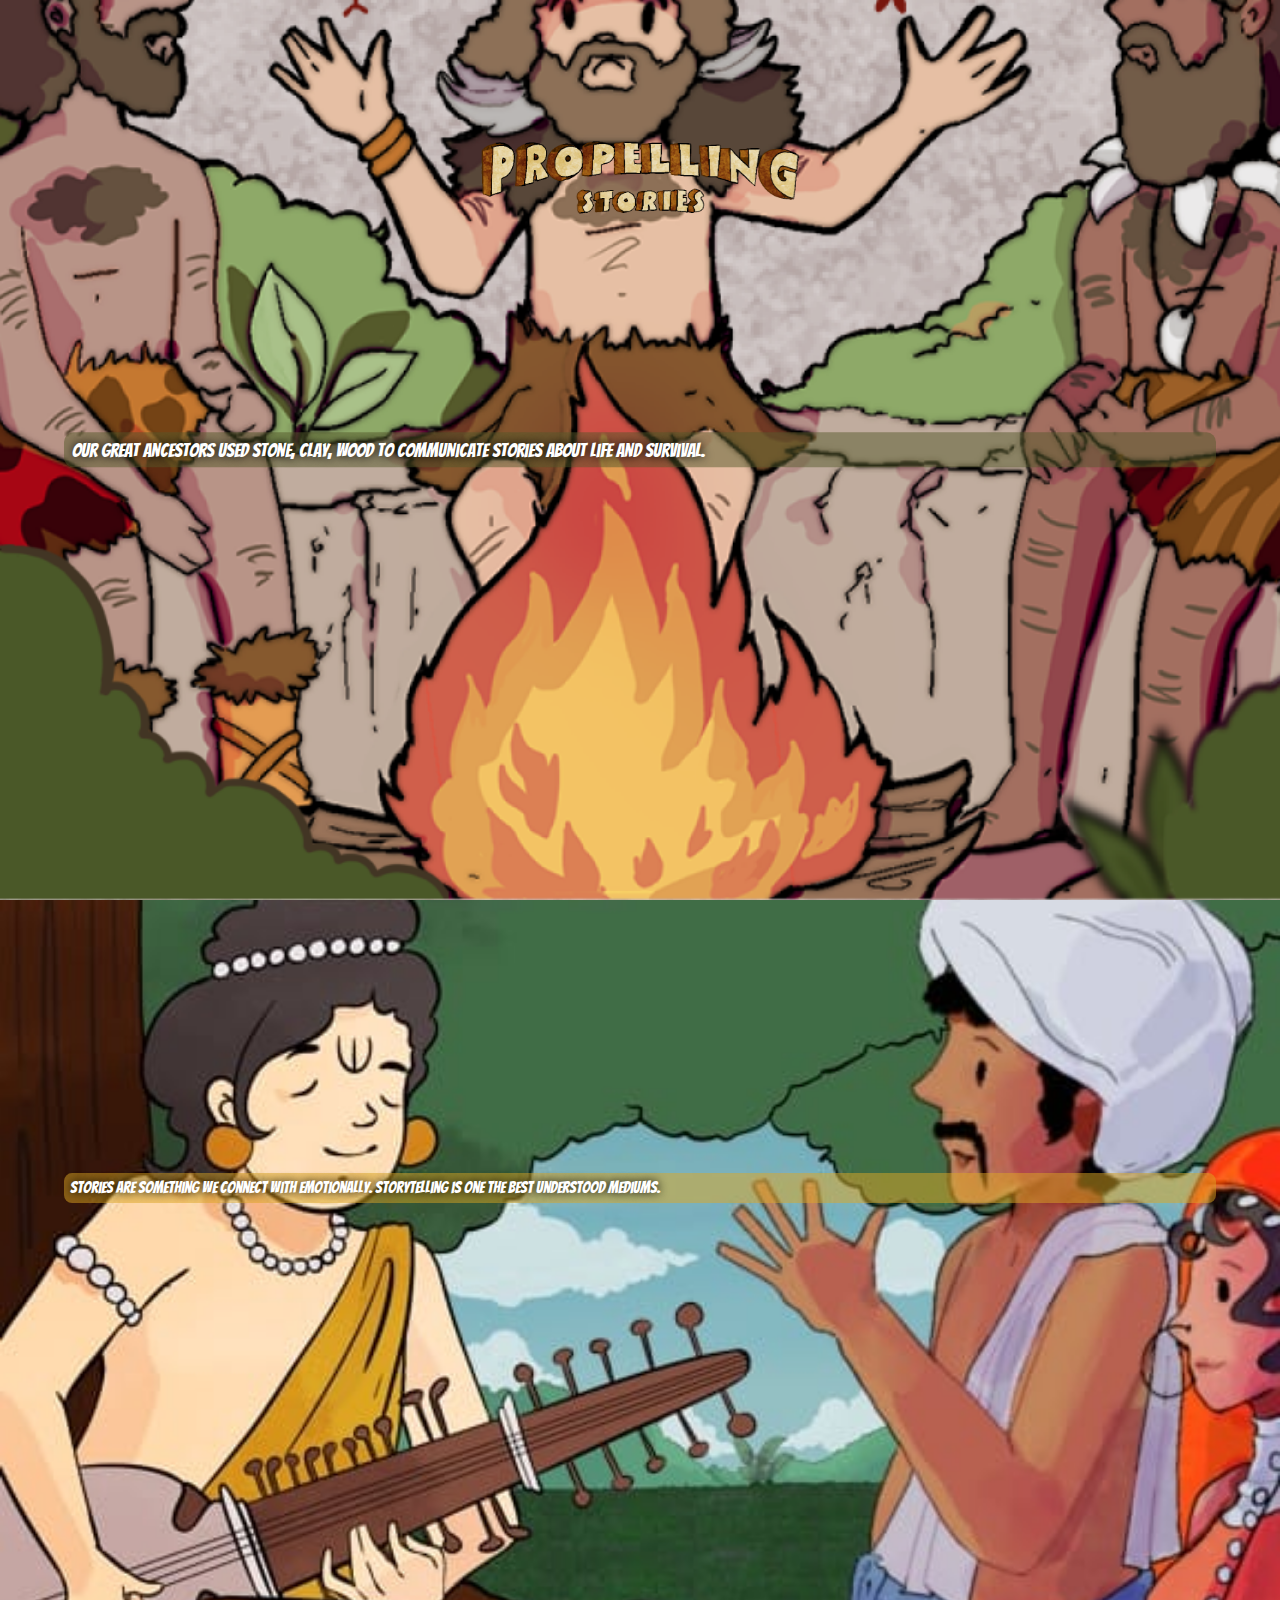
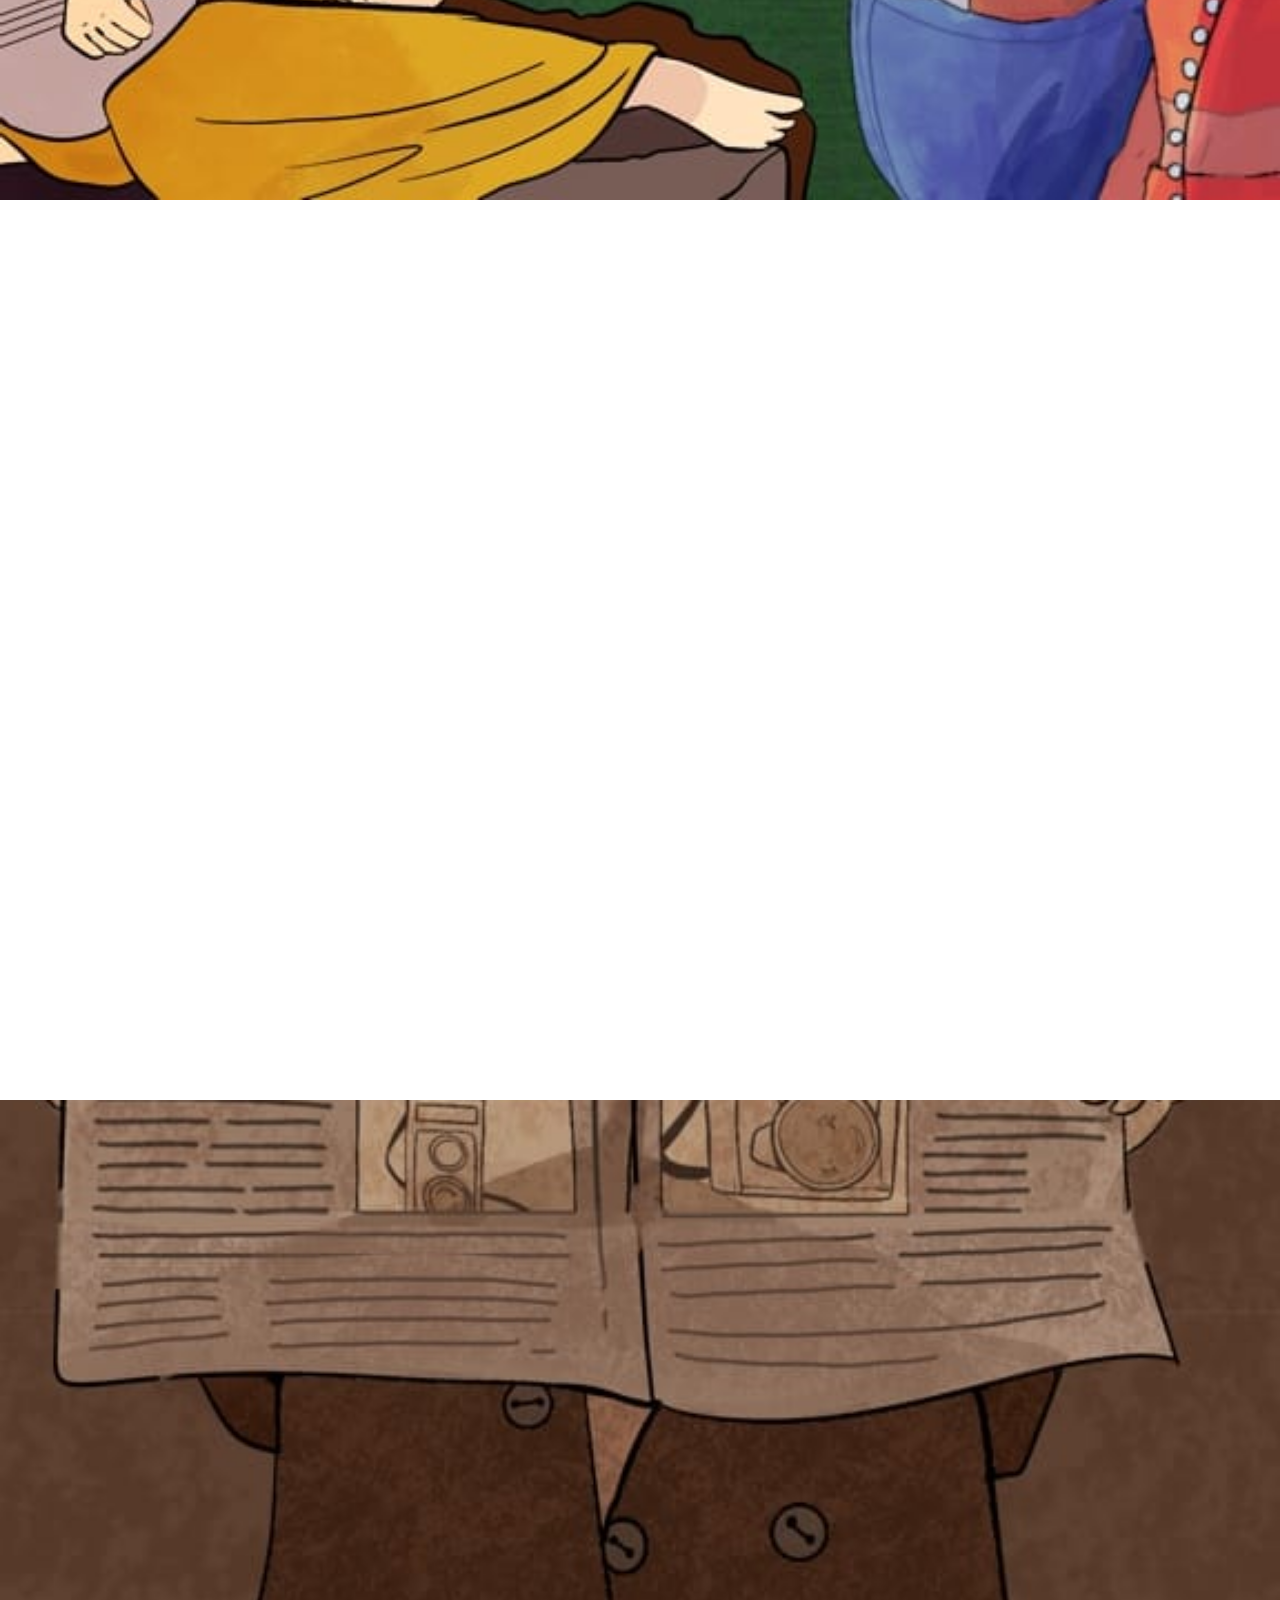
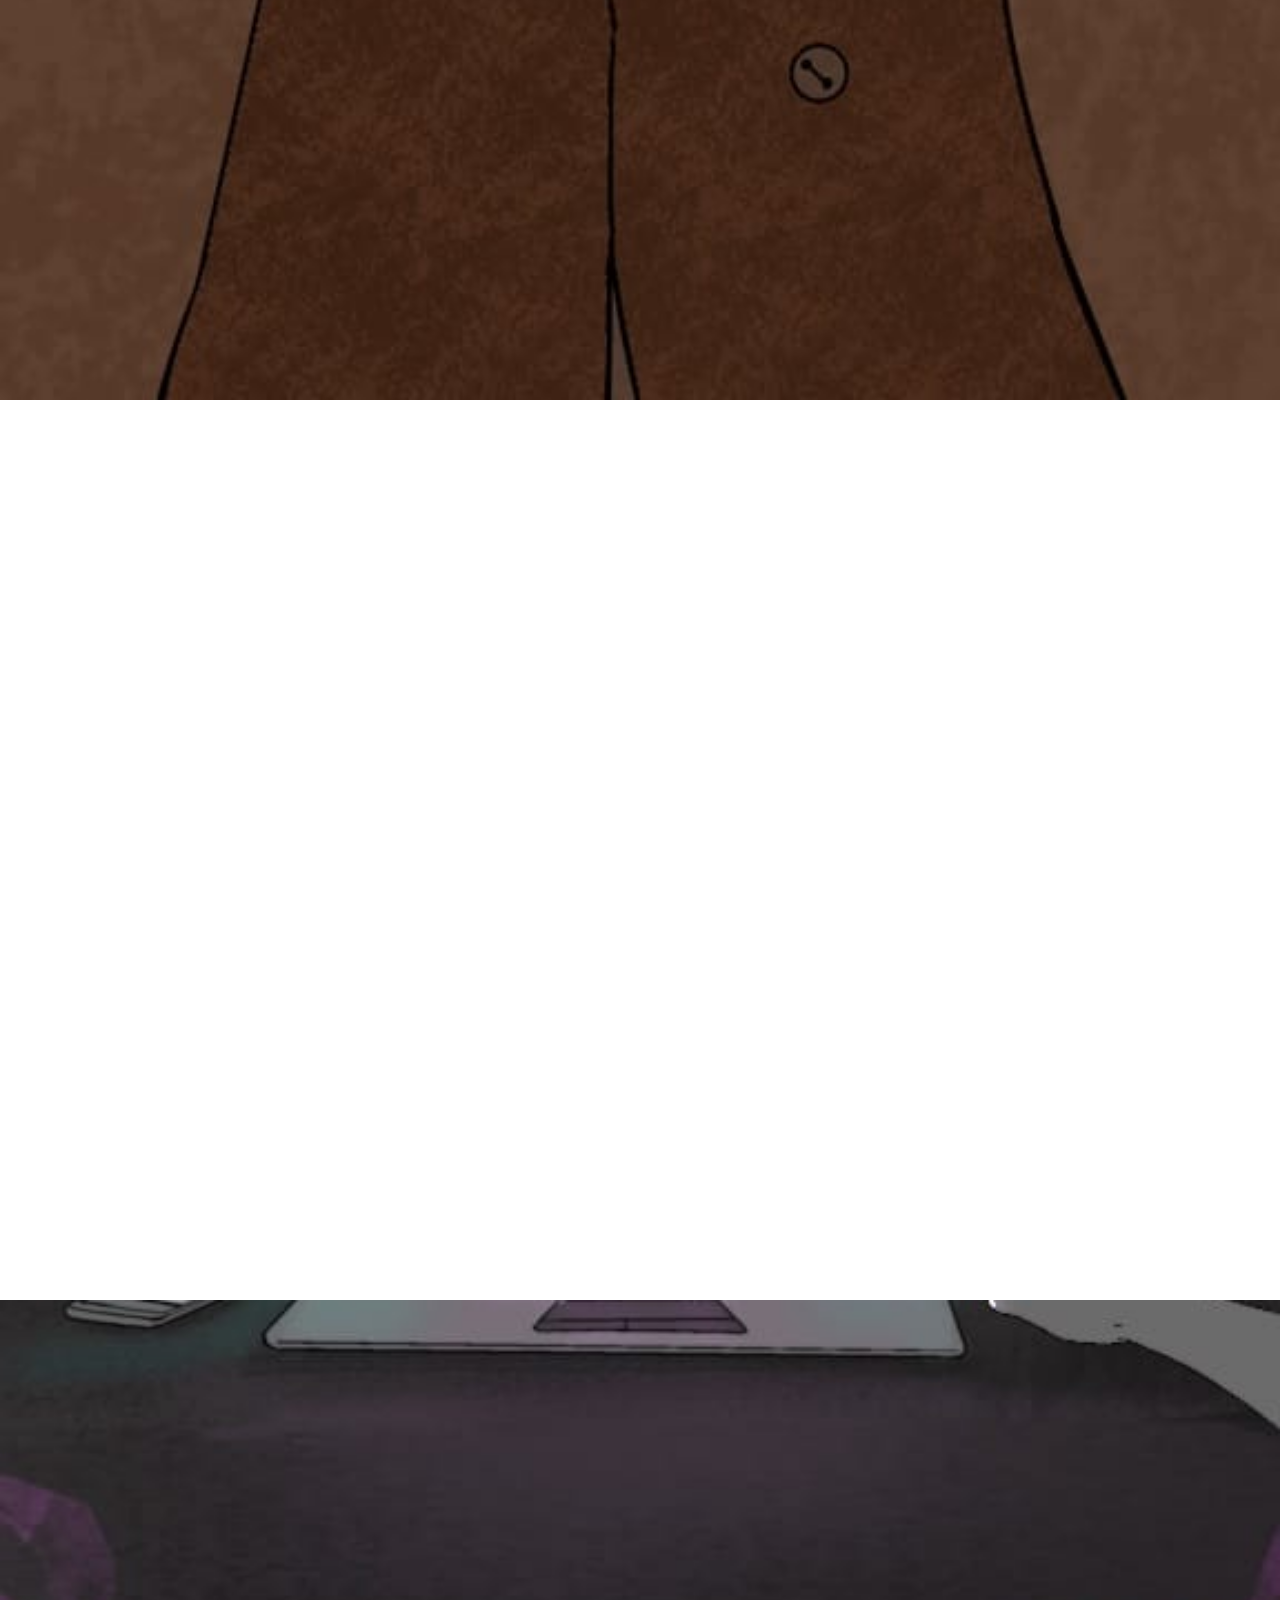
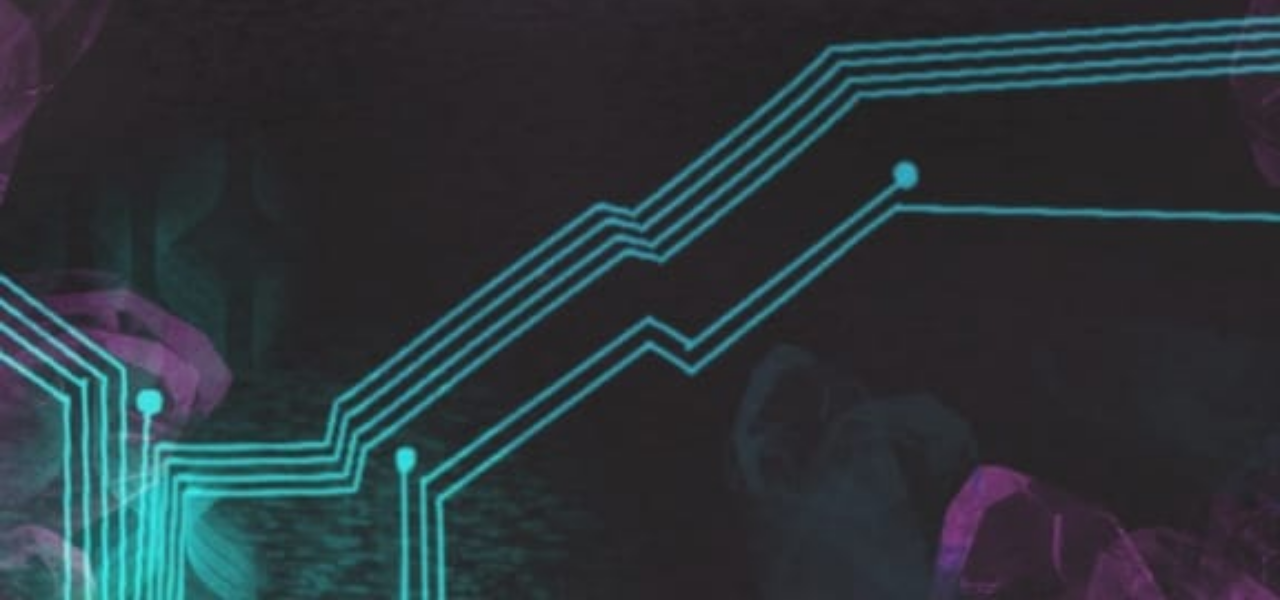
==== index.html @ 958fa8f5 "new" ====
<!DOCTYPE html>
<html lang="en">
  <head>
    <meta charset="UTF-8" />
    <meta http-equiv="X-UA-Compatible" content="IE=edge" />
    <meta name="viewport" content="width=device-width, initial-scale=1.0" />
    <title>Document</title>
    <style>
      @import url('https://fonts.googleapis.com/css2?family=Bangers&display=swap');


      * {
        margin: 0;
        padding: 0;
        box-sizing: border-box;
      }      
      .container {
          transform-style: preserve-3d;
          perspective: 100px;
          position: absolute;
          top: 20%;
          left: 50%;
          transform: translate(-50%, -50%);
        }

      .title {
        width: 20em;
        /* transform: rotateY(45deg);
	      animation: rotateAnimation 50s linear infinite; */
      }

      @keyframes rotateAnimation {
        from {transform: rotateY(110deg);}
        to {transform: rotateY(125deg);}
      }
      .first {
        background: url(caveman.png);
        background-repeat: no-repeat;
        background-size: cover;
        background-position: bottom;
        background-attachment: fixed;
        height: 100vh;
        width: 100vw;
        opacity: 1;
        color: #fff;
      }
      .second {
        background: url(village.jpeg);
        background-repeat: no-repeat;
        background-size: cover;
        background-position: bottom;
        height: 100vh;
        width: 100vw;
      }
      .third {
        background: url(dance.jpeg);
        background-repeat: no-repeat;
        background-size: cover;
        background-position: bottom;
        background-attachment: fixed;
        height: 100vh;
        width: 100vw;
      }
      .fourth {
        background: url(newspaper.jpeg);
        background-repeat: no-repeat;
        background-size: cover;
        background-position: bottom;
        height: 100vh;
        width: 100vw;
      }
      .fifth {
        background: url(television.jpeg);
        background-repeat: no-repeat;
        background-size: cover;
        background-position: bottom;
        background-attachment: fixed;
        height: 100vh;
        width: 100vw;
      }
      .sixth {
        background: url(computer.jpeg);
        background-repeat: no-repeat;
        background-size: cover;
        background-position: bottom;
        height: 100vh;
        width: 100vw;
      }
      .firsttext{
        position: absolute;
        top: 50%;
        left: 50%;
        transform: translate(-50%, -50%);
        color: #fff;
        font-size: 1.2em;
        font-family: 'Bangers', cursive;
        text-align: justify;
        width: 90%;
        /* background-color: rgba(128,62,15,0.5); */
        background-color: rgba(85,90,43,0.5);
        padding: 0.4em;
        border-radius: 0.5em;
        text-shadow: 0 0 10px #000;
      }
      .secondtext{
        position: absolute;
        top: 132vh;
        left: 50%;
        transform: translate(-50%, -50%);
        color: #fff;
        font-size: 1em;
        font-family: 'Bangers', cursive;
        text-align: justify;
        width: 90%;
        background-color: rgba(221,167,35,0.5);
        padding: 0.4em;
        border-radius: 0.5em;
        text-shadow: 0 0 10px #000;
      }
    </style>
  </head>
  <body>
    <div  class="first">
      <p class="firsttext">
        Our Great ancestors used stone, clay, wood to communicate stories about Life and survival.
      </p>
    </div>
    <div class="container">
    <img class="title" src="/title.PNG" alt="">
    </div>
    <div  class="second">
      <p class="secondtext">
        Stories are something we connect with emotionally.
        Storytelling is one the best understood mediums.
      </p>
    </div>
    <div  class="third"></div>
    <div  class="fourth"></div>
    <div  class="fifth"></div>
    <div  class="sixth"></div>

    <script src="https://cdnjs.cloudflare.com/ajax/libs/jquery/3.5.1/jquery.min.js"></script>
    <script>
      $(window).scroll(function () {
        $(".firsttext").css("opacity", 1 - $(window).scrollTop() / 500);
      });

      $(window).scroll(function () {
        $(".secondtext").css("opacity", 1 - $(window).scrollTop() / 1700);
      });

      let title = document.querySelector(".title");

      window.addEventListener("scroll", () => {
        var top = window.pageYOffset / 30;
        title.style.transform = 
          'rotate3d(0,1,0, ' + top + 'deg)';
      });
    </script>
  </body>
</html>
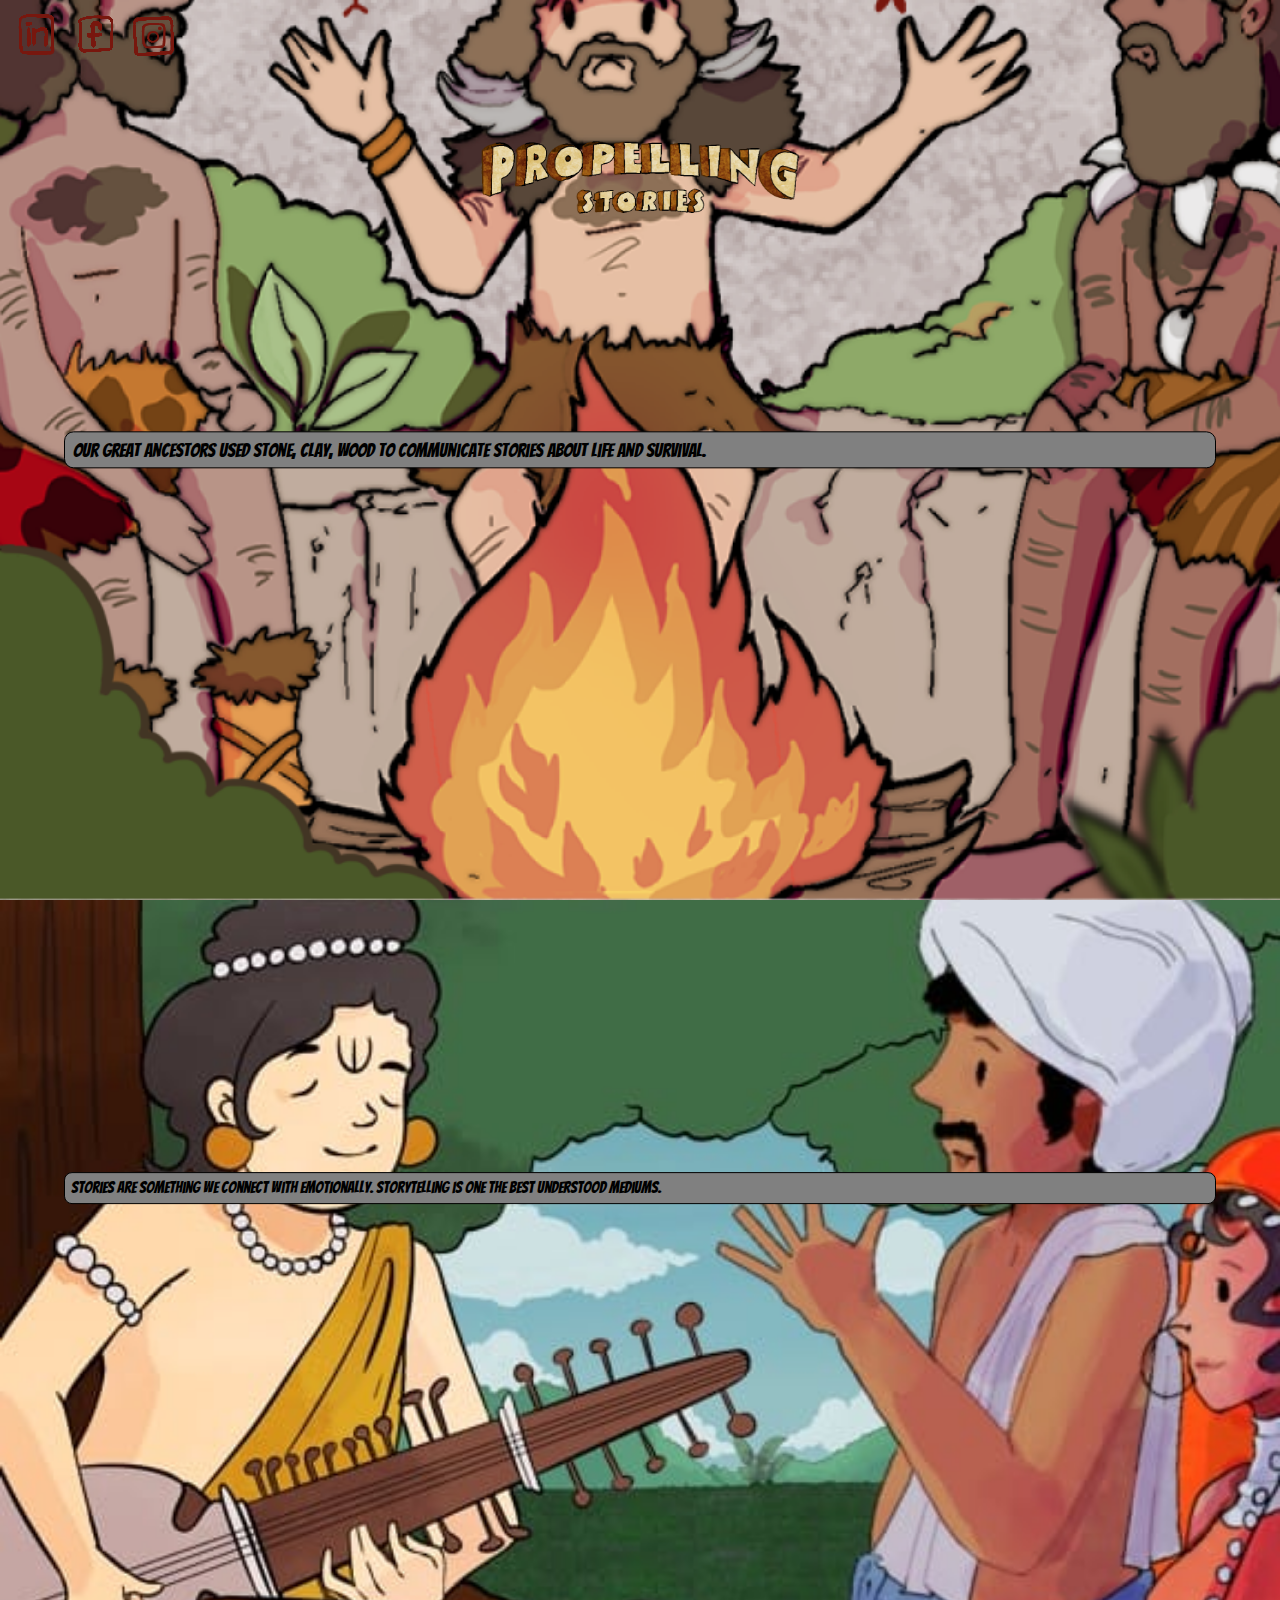
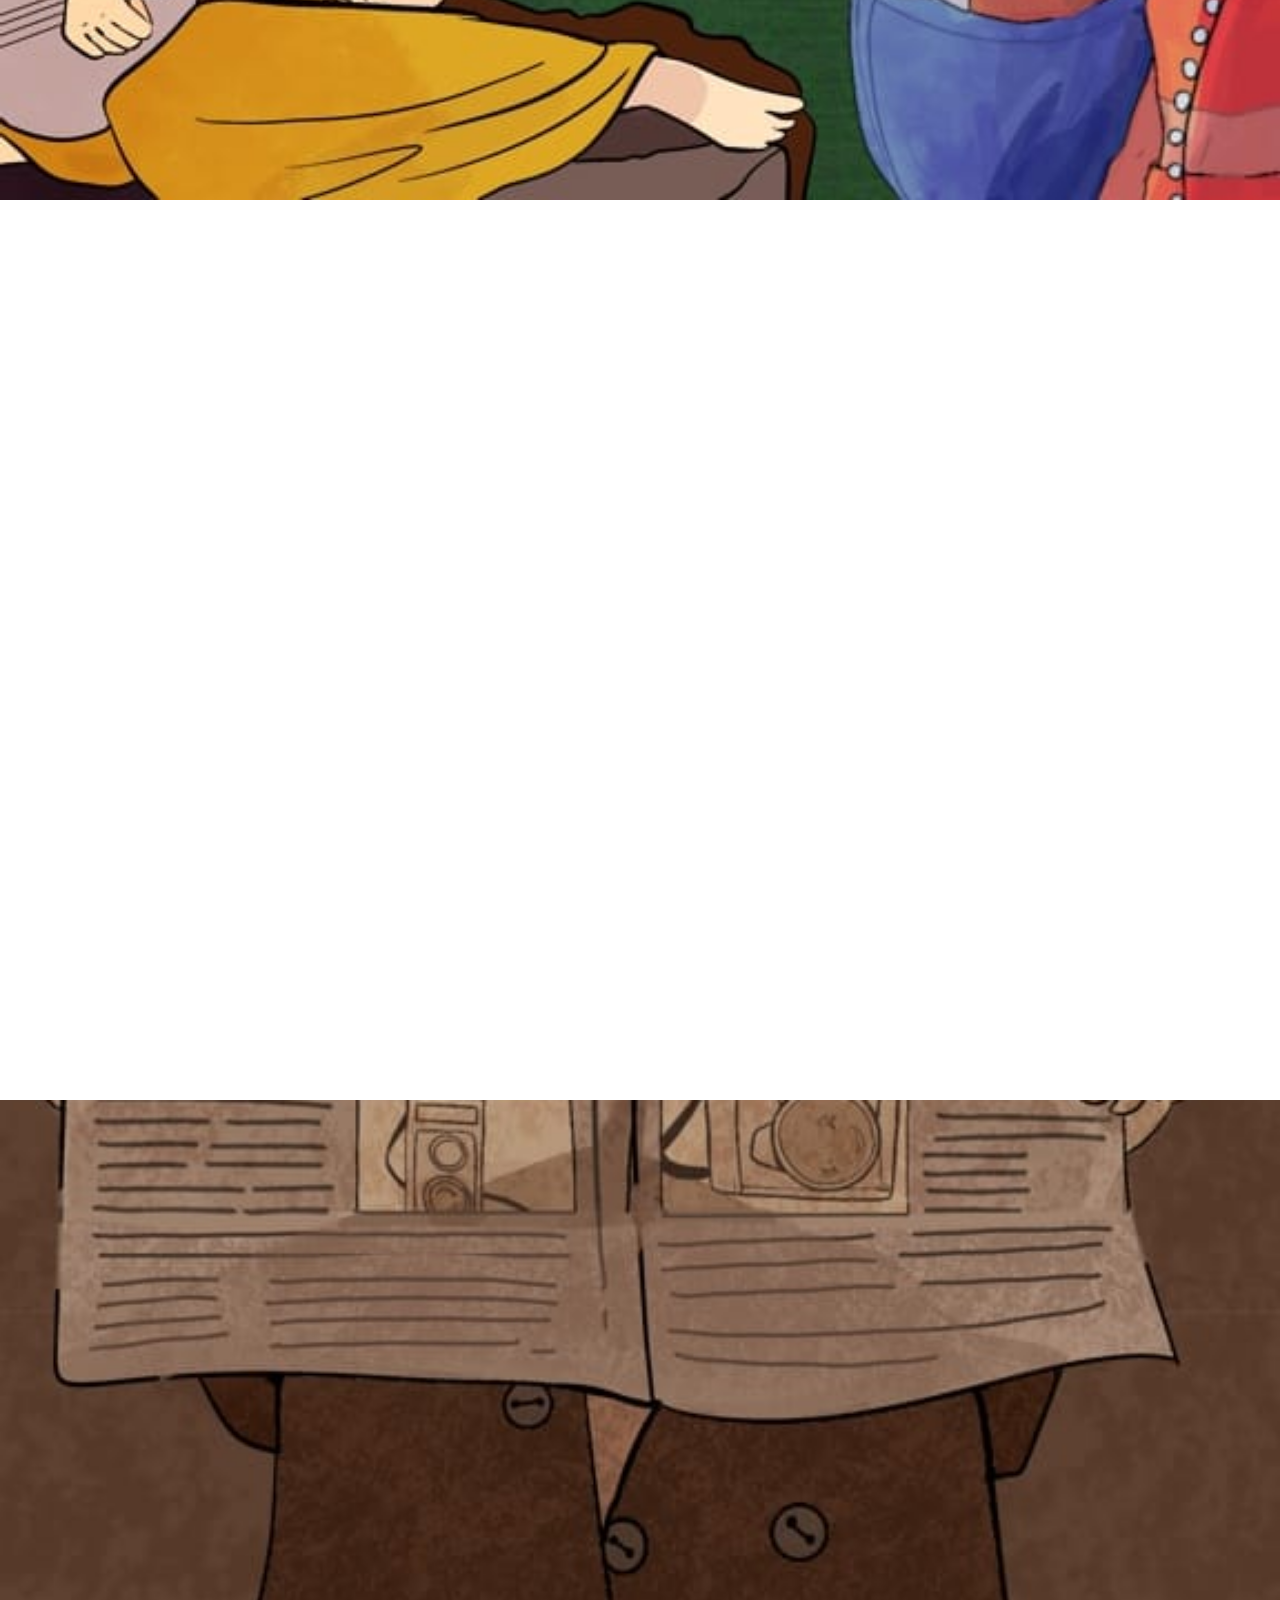
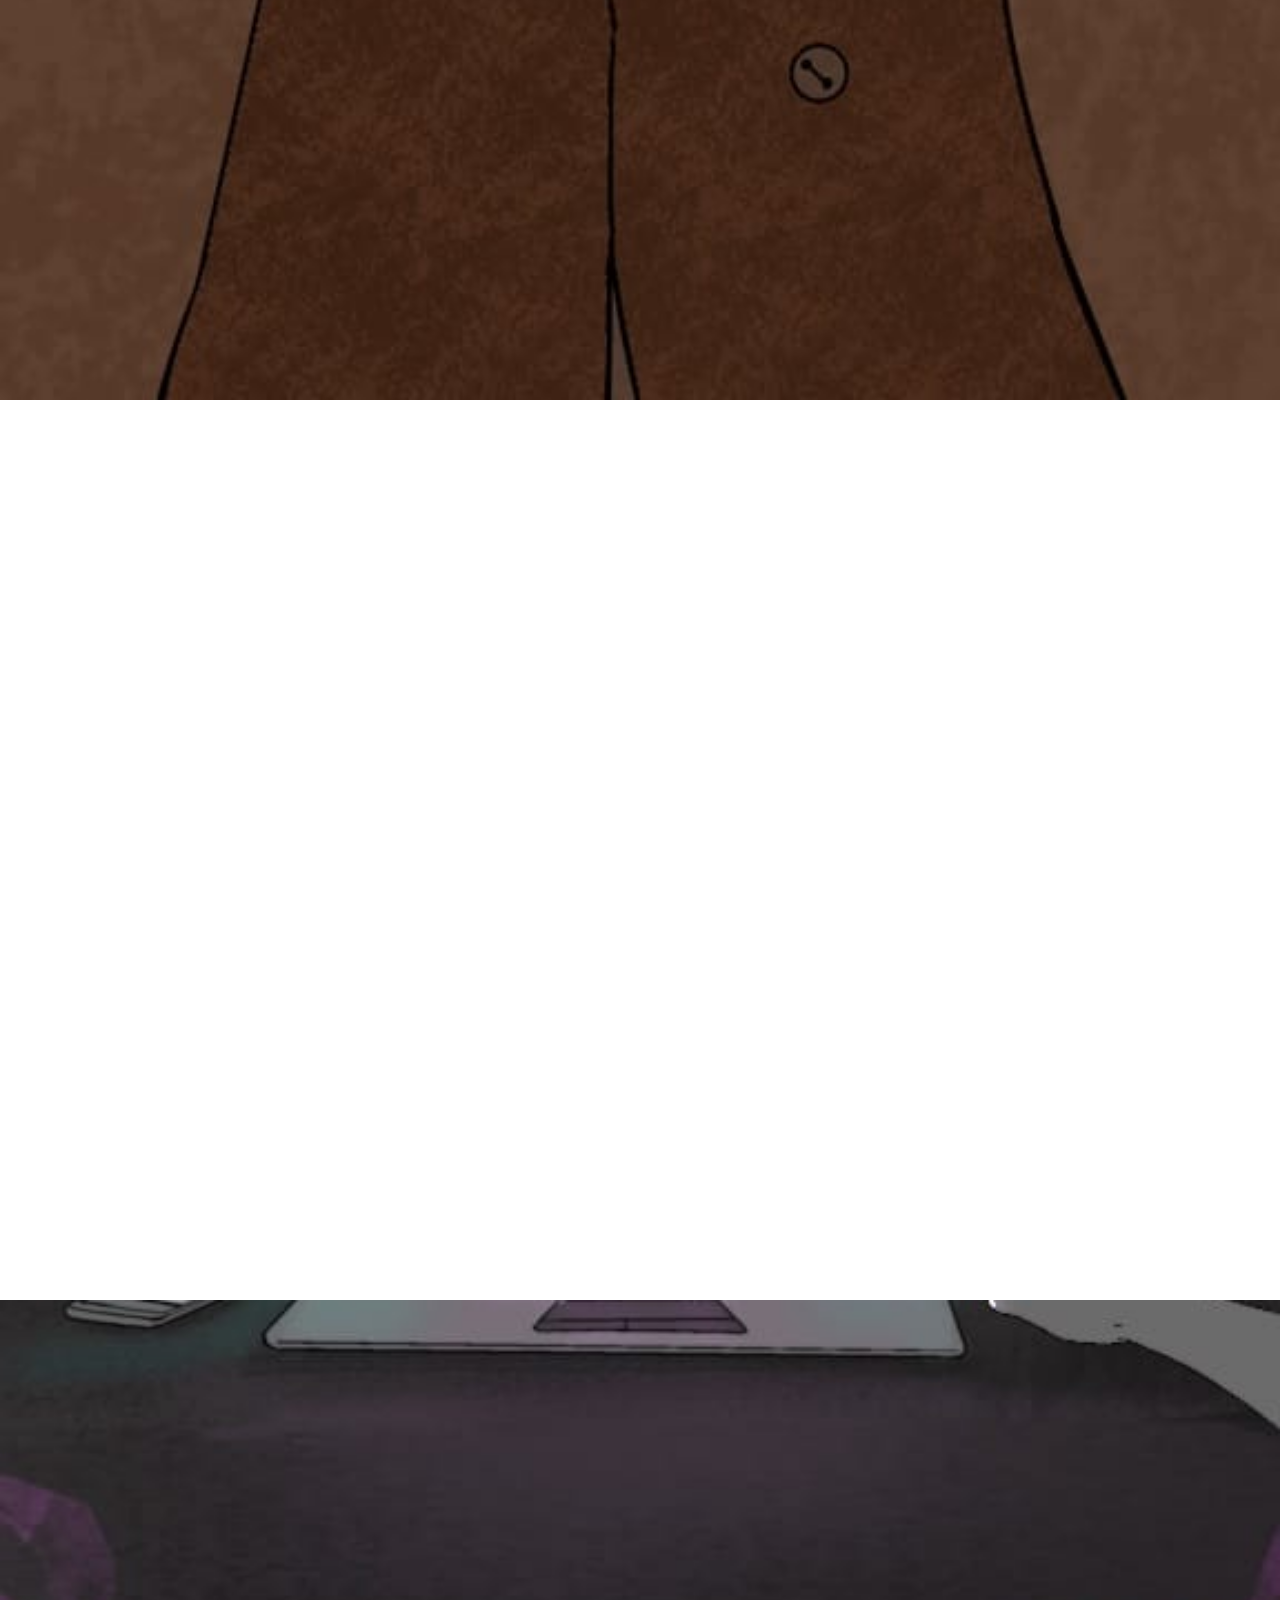
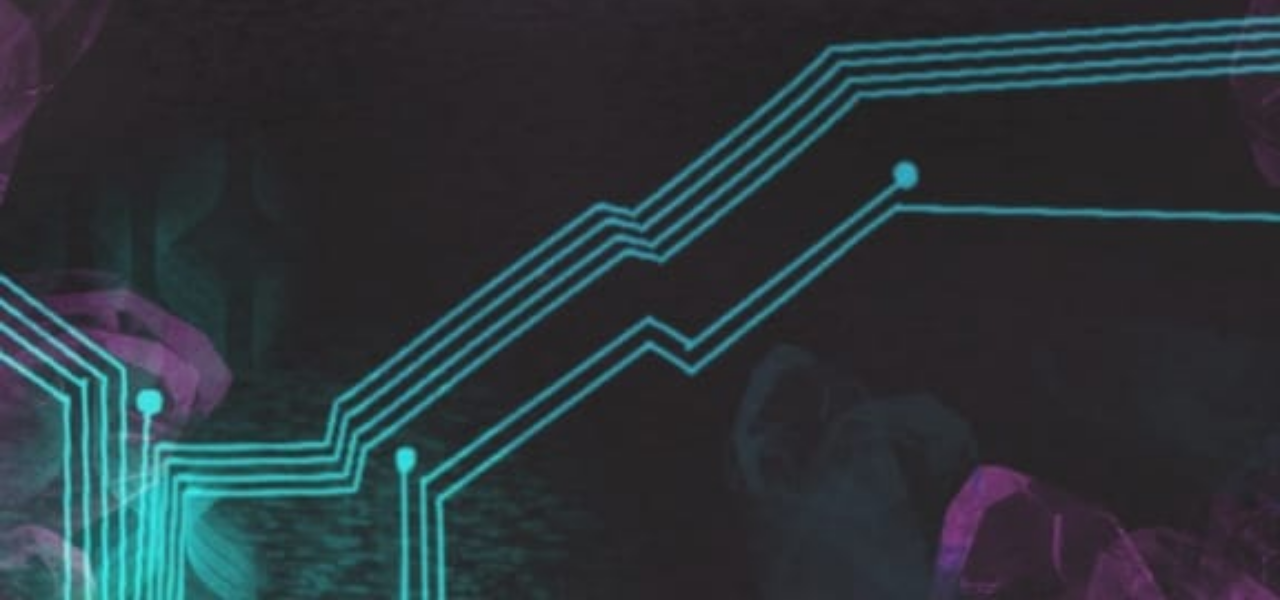
==== commit d27d31f0: "sa" ====
--- a/index.html
+++ b/index.html
@@ -6,32 +6,36 @@
     <meta name="viewport" content="width=device-width, initial-scale=1.0" />
     <title>Document</title>
     <style>
-      @import url('https://fonts.googleapis.com/css2?family=Bangers&display=swap');
-
-
+      @import url("https://fonts.googleapis.com/css2?family=Bangers&display=swap");
       * {
         margin: 0;
         padding: 0;
         box-sizing: border-box;
-      }      
+      }
+      .icons{
+        padding: 0.5em;
+        
+      }
       .container {
-          transform-style: preserve-3d;
-          perspective: 100px;
-          position: absolute;
-          top: 20%;
-          left: 50%;
-          transform: translate(-50%, -50%);
-        }
+        transform-style: preserve-3d;
+        perspective: 100px;
+        position: absolute;
+        top: 20%;
+        left: 50%;
+        transform: translate(-50%, -50%);
+      }
 
       .title {
         width: 20em;
-        /* transform: rotateY(45deg);
-	      animation: rotateAnimation 50s linear infinite; */
       }
 
       @keyframes rotateAnimation {
-        from {transform: rotateY(110deg);}
-        to {transform: rotateY(125deg);}
+        from {
+          transform: rotateY(110deg);
+        }
+        to {
+          transform: rotateY(125deg);
+        }
       }
       .first {
         background: url(caveman.png);
@@ -86,76 +90,86 @@
         height: 100vh;
         width: 100vw;
       }
-      .firsttext{
+      .firsttext {
         position: absolute;
         top: 50%;
         left: 50%;
         transform: translate(-50%, -50%);
         color: #fff;
         font-size: 1.2em;
-        font-family: 'Bangers', cursive;
+        font-family: "Bangers", cursive;
         text-align: justify;
         width: 90%;
-        /* background-color: rgba(128,62,15,0.5); */
-        background-color: rgba(85,90,43,0.5);
+        background-color: gray;
+        border: 1px solid black;
         padding: 0.4em;
         border-radius: 0.5em;
-        text-shadow: 0 0 10px #000;
+        color: black;
       }
-      .secondtext{
+      .secondtext {
         position: absolute;
         top: 132vh;
         left: 50%;
         transform: translate(-50%, -50%);
         color: #fff;
         font-size: 1em;
-        font-family: 'Bangers', cursive;
+        font-family: "Bangers", cursive;
         text-align: justify;
         width: 90%;
-        background-color: rgba(221,167,35,0.5);
         padding: 0.4em;
         border-radius: 0.5em;
-        text-shadow: 0 0 10px #000;
+        background-color: gray;
+        border: 1px solid black;
+        padding: 0.4em;
+        border-radius: 0.5em;
+        color: black;
       }
     </style>
   </head>
   <body>
-    <div  class="first">
+    <div class="first">
+      <div class="icons">
+        <img src="/linkedin.png" alt="">
+        <img src="/facebook.png" alt="">
+        <img src="/instagram.png" alt="">
+      </div>
+      <div class="container">
+        <img class="title" src="/title.jpeg" alt="" />
+      </div>
       <p class="firsttext">
-        Our Great ancestors used stone, clay, wood to communicate stories about Life and survival.
+        Our Great ancestors used stone, clay, wood to communicate stories about
+        Life and survival.
       </p>
     </div>
-    <div class="container">
-    <img class="title" src="/title.PNG" alt="">
-    </div>
-    <div  class="second">
+
+    <div class="second">
       <p class="secondtext">
-        Stories are something we connect with emotionally.
-        Storytelling is one the best understood mediums.
+        Stories are something we connect with emotionally. Storytelling is one
+        the best understood mediums.
       </p>
     </div>
-    <div  class="third"></div>
-    <div  class="fourth"></div>
-    <div  class="fifth"></div>
-    <div  class="sixth"></div>
+    <div class="third"></div>
+    <div class="fourth"></div>
+    <div class="fifth"></div>
+    <div class="sixth"></div>
 
-    <script src="https://cdnjs.cloudflare.com/ajax/libs/jquery/3.5.1/jquery.min.js"></script>
+    <script type="text/javascript" src="/cdn.js"></script>
     <script>
       $(window).scroll(function () {
         $(".firsttext").css("opacity", 1 - $(window).scrollTop() / 500);
       });
 
       $(window).scroll(function () {
-        $(".secondtext").css("opacity", 1 - $(window).scrollTop() / 1700);
+        $(".secondtext").css("opacity", 1 - $(window).scrollTop() / 2000);
       });
 
       let title = document.querySelector(".title");
 
       window.addEventListener("scroll", () => {
         var top = window.pageYOffset / 30;
-        title.style.transform = 
-          'rotate3d(0,1,0, ' + top + 'deg)';
+        title.style.transform = "rotate3d(0,1,0, " + top + "deg)";
       });
     </script>
   </body>
 </html>
+
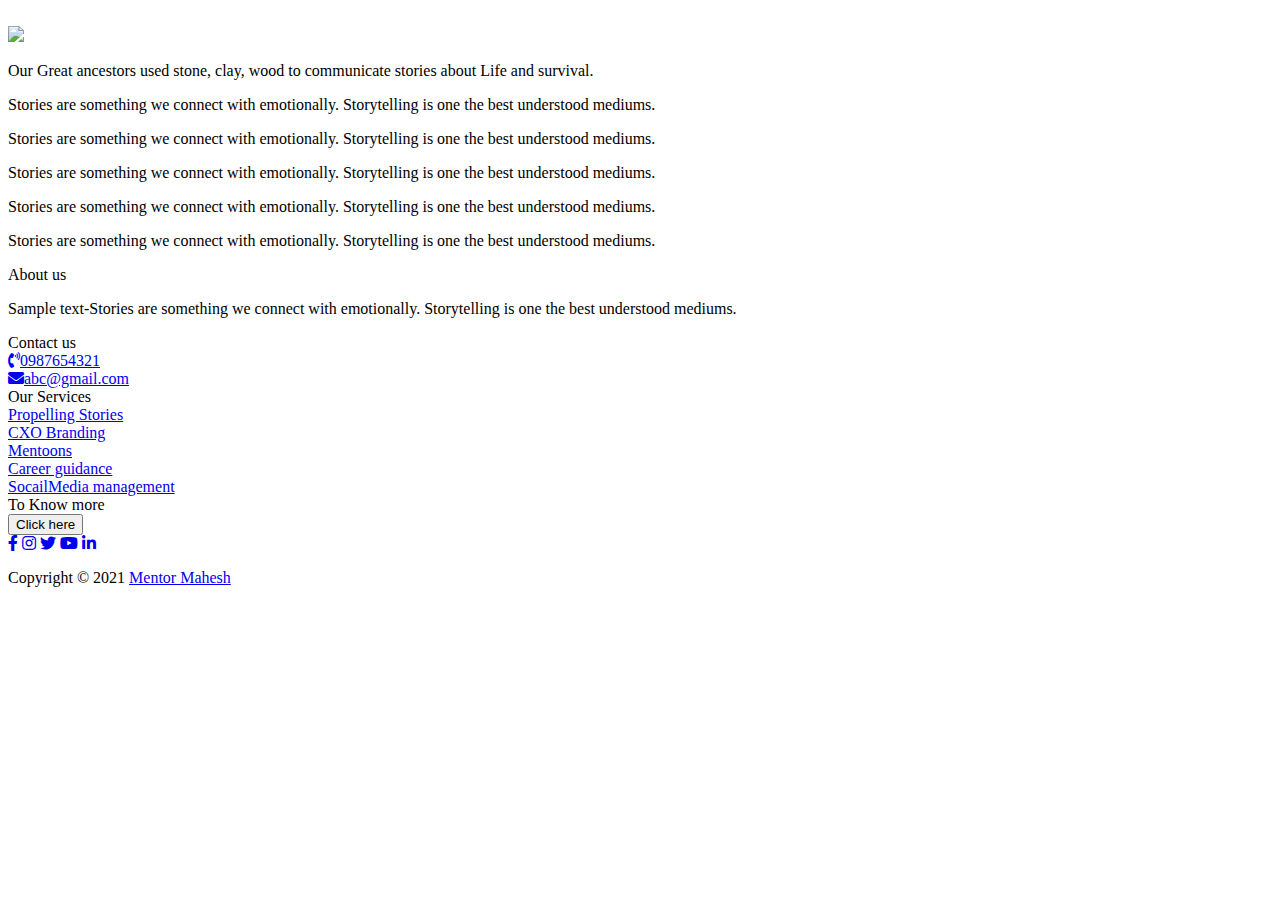
==== commit 3dd82d31: "k" ====
--- a/index.html
+++ b/index.html
@@ -5,171 +5,125 @@
     <meta http-equiv="X-UA-Compatible" content="IE=edge" />
     <meta name="viewport" content="width=device-width, initial-scale=1.0" />
     <title>Document</title>
+    <link rel="stylesheet" href="./css/stylesheet.css" />
     <style>
       @import url("https://fonts.googleapis.com/css2?family=Bangers&display=swap");
-      * {
-        margin: 0;
-        padding: 0;
-        box-sizing: border-box;
-      }
-      .icons{
-        padding: 0.5em;
-        
-      }
-      .container {
-        transform-style: preserve-3d;
-        perspective: 100px;
-        position: absolute;
-        top: 20%;
-        left: 50%;
-        transform: translate(-50%, -50%);
-      }
-
-      .title {
-        width: 20em;
-      }
-
-      @keyframes rotateAnimation {
-        from {
-          transform: rotateY(110deg);
-        }
-        to {
-          transform: rotateY(125deg);
-        }
-      }
-      .first {
-        background: url(caveman.png);
-        background-repeat: no-repeat;
-        background-size: cover;
-        background-position: bottom;
-        background-attachment: fixed;
-        height: 100vh;
-        width: 100vw;
-        opacity: 1;
-        color: #fff;
-      }
-      .second {
-        background: url(village.jpeg);
-        background-repeat: no-repeat;
-        background-size: cover;
-        background-position: bottom;
-        height: 100vh;
-        width: 100vw;
-      }
-      .third {
-        background: url(dance.jpeg);
-        background-repeat: no-repeat;
-        background-size: cover;
-        background-position: bottom;
-        background-attachment: fixed;
-        height: 100vh;
-        width: 100vw;
-      }
-      .fourth {
-        background: url(newspaper.jpeg);
-        background-repeat: no-repeat;
-        background-size: cover;
-        background-position: bottom;
-        height: 100vh;
-        width: 100vw;
-      }
-      .fifth {
-        background: url(television.jpeg);
-        background-repeat: no-repeat;
-        background-size: cover;
-        background-position: bottom;
-        background-attachment: fixed;
-        height: 100vh;
-        width: 100vw;
-      }
-      .sixth {
-        background: url(computer.jpeg);
-        background-repeat: no-repeat;
-        background-size: cover;
-        background-position: bottom;
-        height: 100vh;
-        width: 100vw;
-      }
-      .firsttext {
-        position: absolute;
-        top: 50%;
-        left: 50%;
-        transform: translate(-50%, -50%);
-        color: #fff;
-        font-size: 1.2em;
-        font-family: "Bangers", cursive;
-        text-align: justify;
-        width: 90%;
-        background-color: gray;
-        border: 1px solid black;
-        padding: 0.4em;
-        border-radius: 0.5em;
-        color: black;
-      }
-      .secondtext {
-        position: absolute;
-        top: 132vh;
-        left: 50%;
-        transform: translate(-50%, -50%);
-        color: #fff;
-        font-size: 1em;
-        font-family: "Bangers", cursive;
-        text-align: justify;
-        width: 90%;
-        padding: 0.4em;
-        border-radius: 0.5em;
-        background-color: gray;
-        border: 1px solid black;
-        padding: 0.4em;
-        border-radius: 0.5em;
-        color: black;
-      }
     </style>
+    <link
+      rel="stylesheet"
+      href="https://cdnjs.cloudflare.com/ajax/libs/font-awesome/5.15.2/css/all.min.css"
+    />
   </head>
   <body>
-    <div class="first">
+    <div class="master master-bg first">
       <div class="icons">
-        <img src="/linkedin.png" alt="">
-        <img src="/facebook.png" alt="">
-        <img src="/instagram.png" alt="">
+        <img src="./assets/images/linkedin.png" alt="" />
+        <img src="./assets/images/facebook.png" alt="" />
+        <img src="./assets/images/instagram.png" alt="" />
       </div>
       <div class="container">
-        <img class="title" src="/title.jpeg" alt="" />
+        <img class="title" src="./assets/images/title.jpeg" />
       </div>
-      <p class="firsttext">
+      <p class="firsttext opacity1">
         Our Great ancestors used stone, clay, wood to communicate stories about
         Life and survival.
       </p>
     </div>
 
-    <div class="second">
-      <p class="secondtext">
+    <div class="master master-bg second">
+      <p class="firsttext opacity4">
         Stories are something we connect with emotionally. Storytelling is one
         the best understood mediums.
       </p>
     </div>
-    <div class="third"></div>
-    <div class="fourth"></div>
-    <div class="fifth"></div>
-    <div class="sixth"></div>
-
-    <script type="text/javascript" src="/cdn.js"></script>
-    <script>
-      $(window).scroll(function () {
-        $(".firsttext").css("opacity", 1 - $(window).scrollTop() / 500);
-      });
-
-      $(window).scroll(function () {
-        $(".secondtext").css("opacity", 1 - $(window).scrollTop() / 2000);
-      });
-
-      let title = document.querySelector(".title");
-
-      window.addEventListener("scroll", () => {
-        var top = window.pageYOffset / 30;
-        title.style.transform = "rotate3d(0,1,0, " + top + "deg)";
-      });
-    </script>
+    <div class="master master-bg third">
+      <p class="firsttext opacity7">
+        Stories are something we connect with emotionally. Storytelling is one
+        the best understood mediums.
+      </p>
+    </div>
+    <div class="master master-bg fourth">
+      <p class="firsttext opacity11">
+        Stories are something we connect with emotionally. Storytelling is one
+        the best understood mediums.
+      </p>
+    </div>
+    <div class="master master-bg fifth">
+      <p class="firsttext opacity13">
+        Stories are something we connect with emotionally. Storytelling is one
+        the best understood mediums.
+      </p>
+    </div>
+    <div class="master master-bg sixth">
+      <p class="firsttext opacity17">
+        Stories are something we connect with emotionally. Storytelling is one
+        the best understood mediums.
+      </p>
+    </div>
+    <script type="text/javascript" src="./javascript/cdn.js"></script>
+    <script type="text/javascript" src="./javascript/transition.js"></script>
+    <footer>
+      <div class="content">
+        <div class="left box">
+          <div class="upper">
+            <div class="topic">About us</div>
+            <p>
+              Sample text-Stories are something we connect with emotionally.
+              Storytelling is one the best understood mediums.
+            </p>
+          </div>
+          <div class="lower">
+            <div class="topic">Contact us</div>
+            <div class="phone">
+              <a href="#"><i class="fas fa-phone-volume"></i>0987654321</a>
+            </div>
+            <div class="email">
+              <a href="#"><i class="fas fa-envelope"></i>abc@gmail.com</a>
+            </div>
+          </div>
+        </div>
+        <div class="middle box">
+          <div class="topic">Our Services</div>
+          <div><a href="#">Propelling Stories</a></div>
+          <div><a href="#">CXO Branding</a></div>
+          <div><a href="#">Mentoons</a></div>
+          <div><a href="#">Career guidance</a></div>
+          <div><a href="#">SocailMedia management</a></div>
+        </div>
+        <div class="right box">
+          <div class="topic">To Know more</div>
+          <form action="#">
+            <input type="submit" name="" value="Click here" />
+            <div class="media-icons" >
+              <a href="#"><i class="fab fa-facebook-f"></i></a>
+              <a href="#"><i class="fab fa-instagram"></i></a>
+              <a href="#"><i class="fab fa-twitter"></i></a>
+              <a href="#"><i class="fab fa-youtube"></i></a>
+              <a href="#"><i class="fab fa-linkedin-in"></i></a>
+            </div>
+          </form>
+        </div>
+      </div>
+      <div class="bottom">
+        <p >
+          Copyright © 2021 <a href="#">Mentor Mahesh</a>
+        </p>
+      </div>
+    </footer>
   </body>
 </html>
 
+<!-- <div class="icons">
+  <img src="/assets/images/linkedin.png" alt="" />
+  <img src="/assets/images/facebook.png" alt="" />
+  <img src="/assets/images/instagram.png" alt="" />
+</div>
+<div class="container">
+  <img
+    class="title"
+    src="/assets/images/title.jpeg"
+    data-tilt
+    data-tilt-max="10"
+    data-tilt-speed="100"
+  />
+</div> -->
